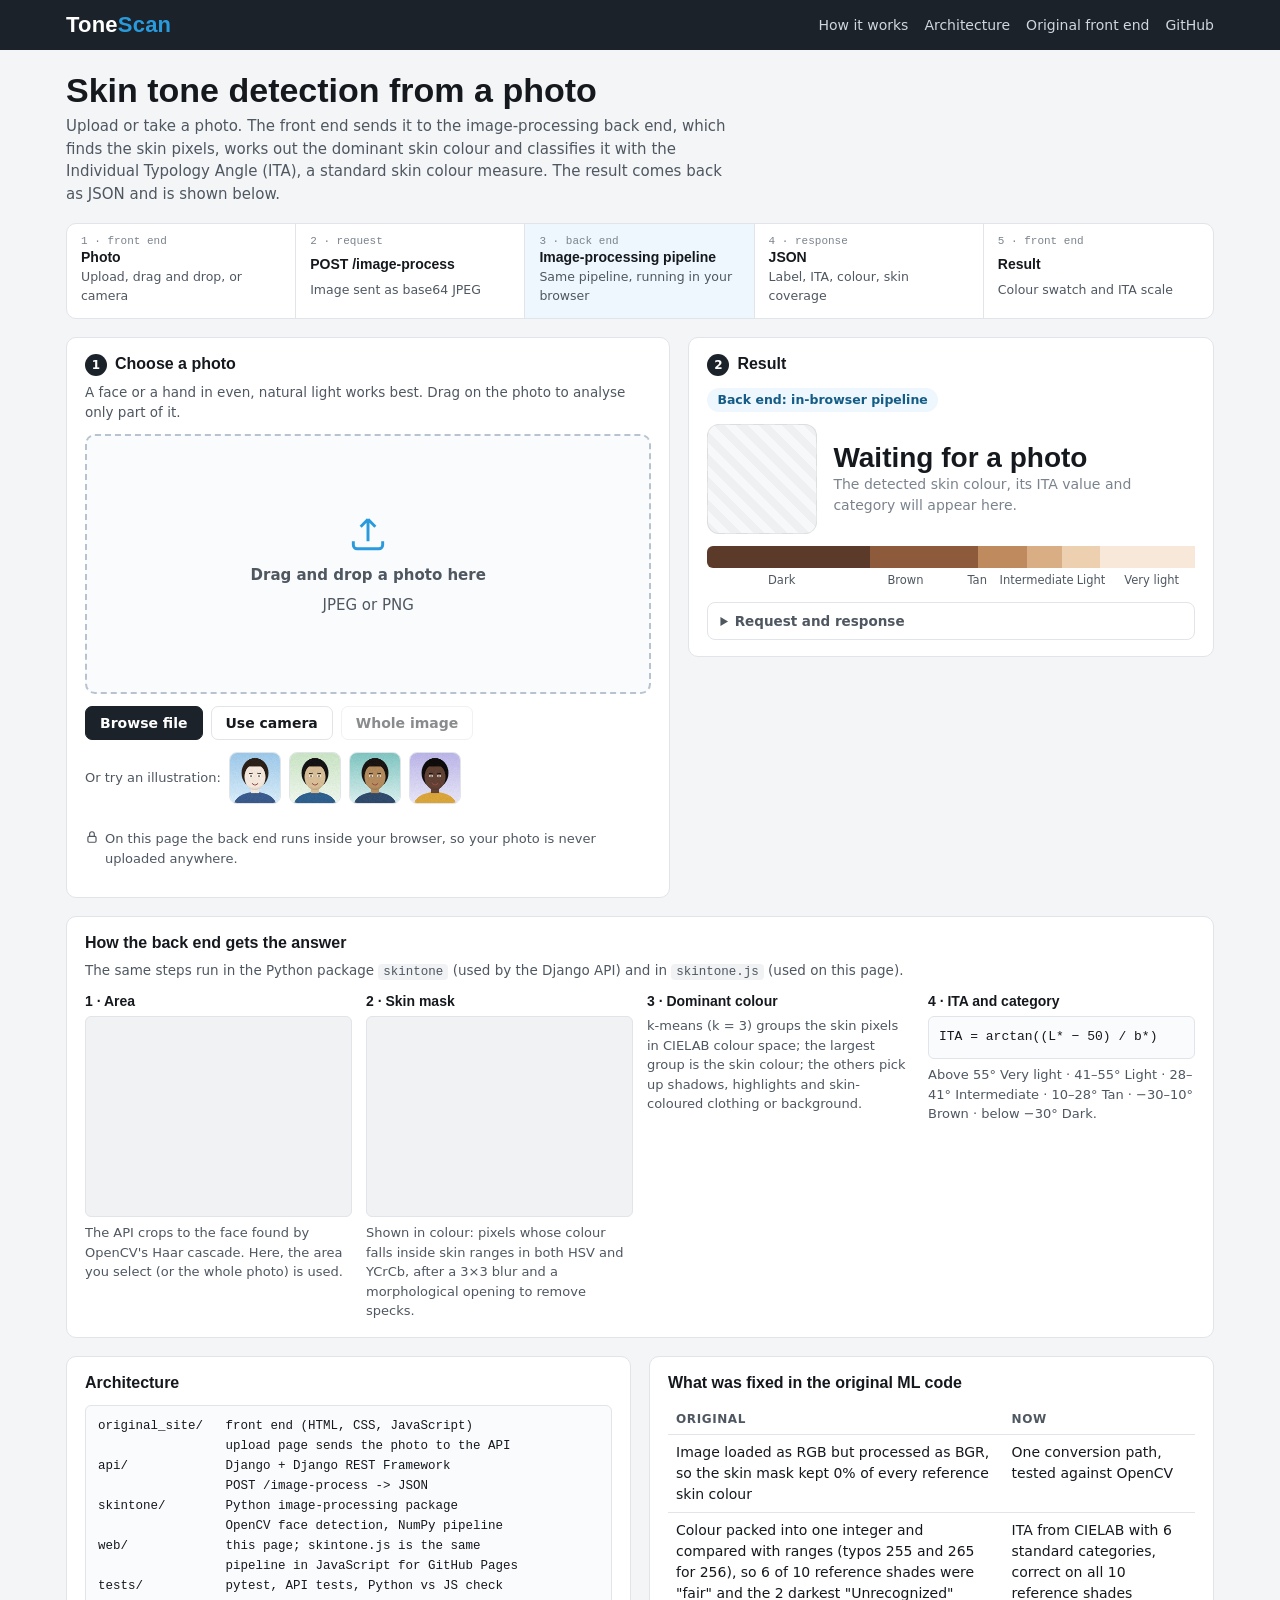
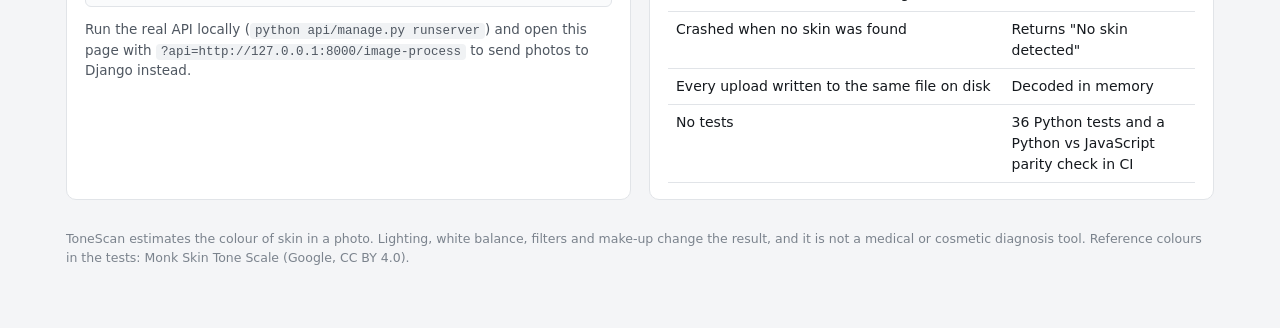
==== index.html @ 5a0d63e6 "Rebuild as ToneScan: working skin tone pipeline, Django API and live demo - New skintone package: HS" ====
<!doctype html>
<html lang="en"><head><meta charset="utf-8"><meta http-equiv="refresh" content="0; url=web/"><title>ToneScan · Skin Tone Detection</title></head>
<body><a href="web/">Open ToneScan</a></body></html>
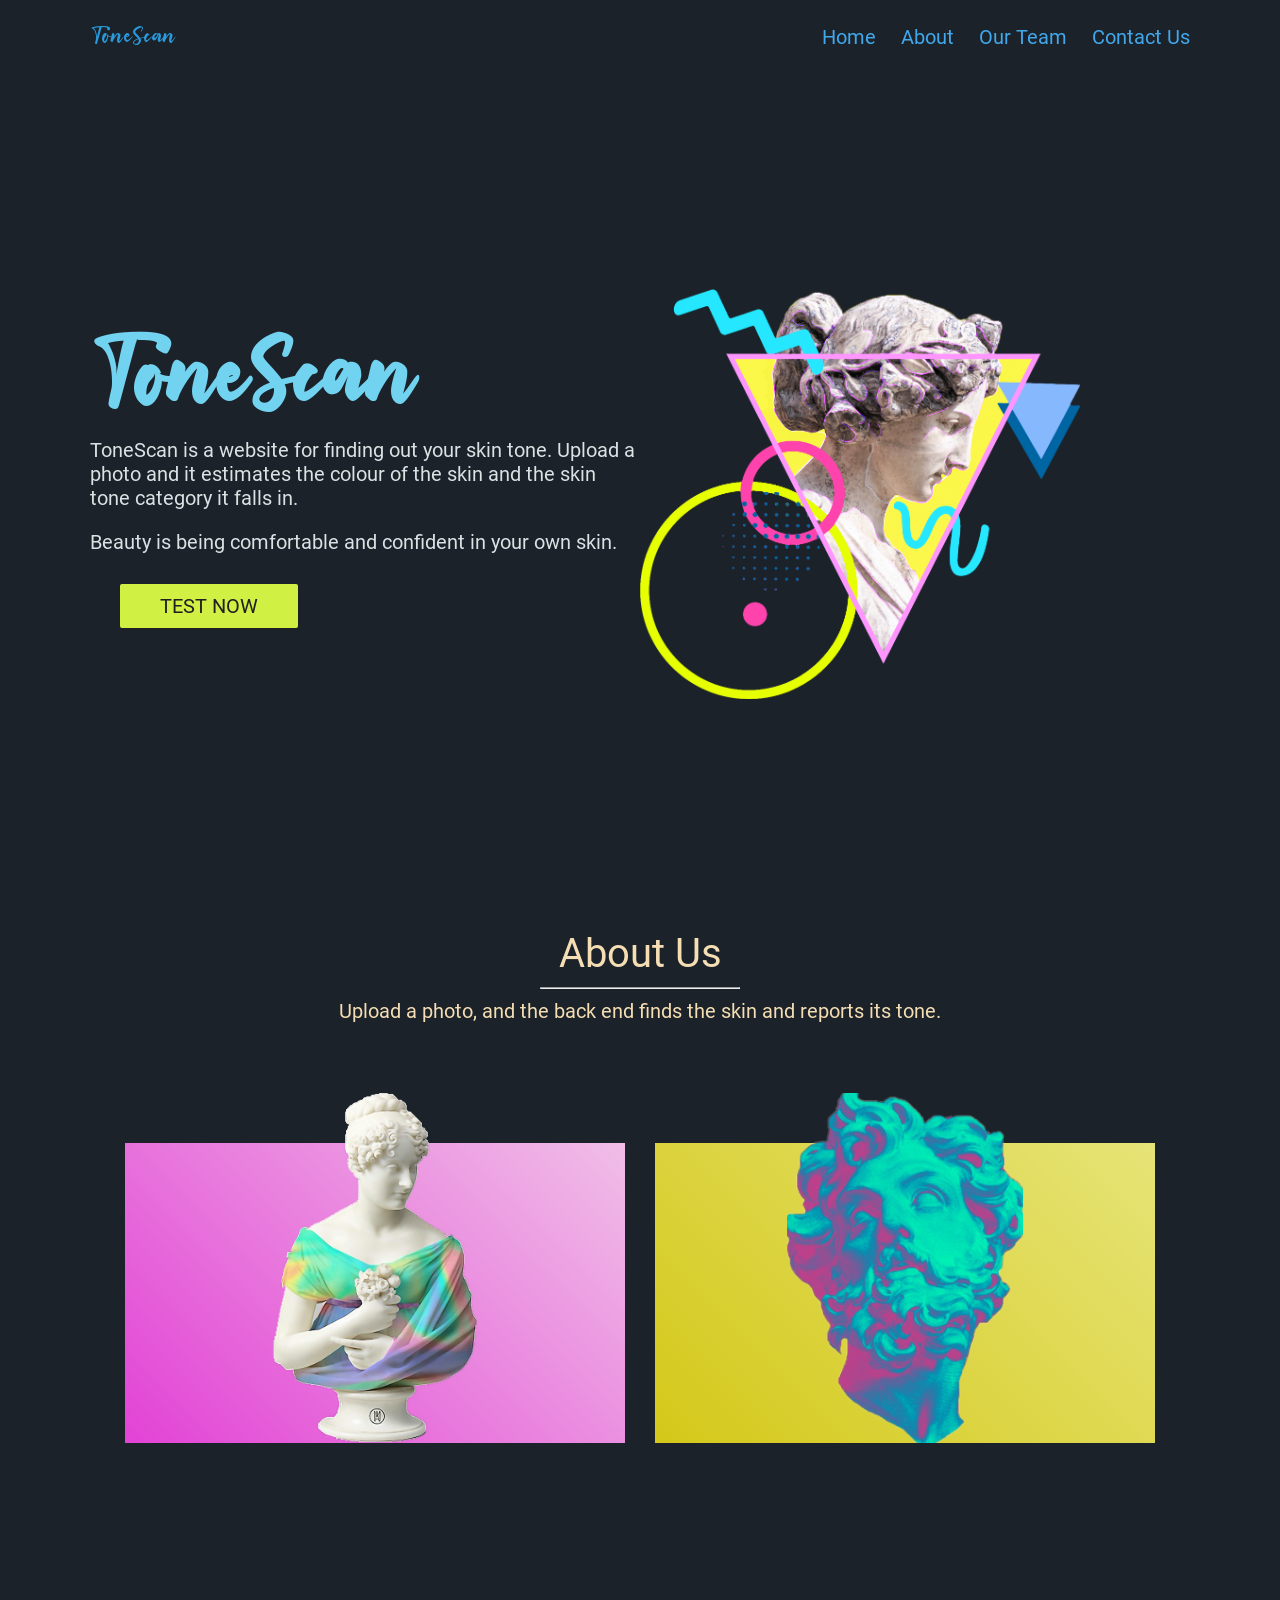
==== commit 98f5a55d: "Use the original ToneScan front end as the live site - Live site opens the original home page; its u" ====
--- a/index.html
+++ b/index.html
@@ -1,3 +1,3 @@
 <!doctype html>
-<html lang="en"><head><meta charset="utf-8"><meta http-equiv="refresh" content="0; url=web/"><title>ToneScan · Skin Tone Detection</title></head>
-<body><a href="web/">Open ToneScan</a></body></html>
+<html lang="en"><head><meta charset="utf-8"><meta http-equiv="refresh" content="0; url=original_site/HTML/tonescan.html"><title>ToneScan</title></head>
+<body><a href="original_site/HTML/tonescan.html">Open ToneScan</a></body></html>
